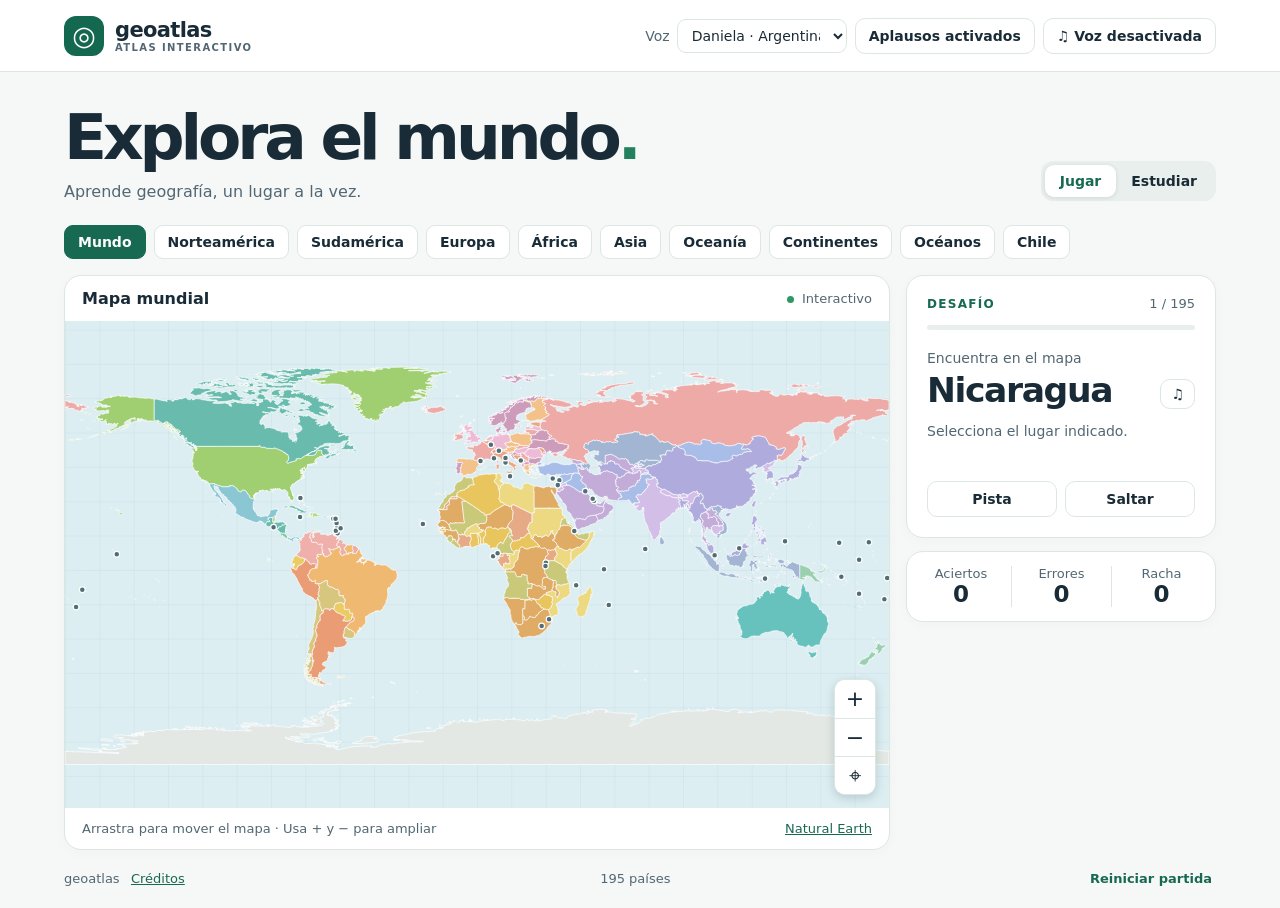
==== index.html @ 044a1d10 "Celebra los aciertos con palmas y un redoble" ====
<!doctype html>
<html lang="es">
<head>
<meta charset="utf-8">
<meta name="viewport" content="width=device-width, initial-scale=1">
<meta name="description" content="Aprende a ubicar los países, continentes y océanos del mundo en un mapa interactivo.">
<title>geoatlas · Explora el mundo</title>
<link rel="stylesheet" href="style.css?v=chile-voz">
<script defer src="map-data.js"></script>
<script defer src="south-america.js"></script>
<script defer src="chile-map.js"></script>
<script defer src="chile.js"></script>
<script defer src="voice-index.js"></script>
<script defer src="game.js?v=redoble"></script>
</head>
<body>
<header class="top"><div class="brand"><span class="logo" aria-hidden="true">◎</span><div><strong>geoatlas</strong><small>ATLAS INTERACTIVO</small></div></div><div class="audio-controls"><label class="voice-picker">Voz <select id="voice"><option value="">Daniela · Argentina</option></select></label><button id="effects" aria-pressed="true">Aplausos activados</button><button id="audio" aria-pressed="false">♫ <span>Voz desactivada</span></button></div></header>
<main>
  <div class="intro"><div><h1>Explora el mundo<span>.</span></h1><p>Aprende geografía, un lugar a la vez.</p></div><div class="tabs" aria-label="Modo de juego"><button id="quiz" aria-pressed="true">Jugar</button><button id="study" aria-pressed="false">Estudiar</button></div></div>
  <nav id="regions" aria-label="Ámbito de juego"></nav>
  <div id="south-menu" class="south-menu" hidden>
    <div class="south-tabs" role="group" aria-label="Contenido de Sudamérica"><button id="south-countries" aria-pressed="true">Países</button><button id="south-physical" aria-pressed="false">Geografía física</button></div>
    <button id="open-chile">Chile</button>
    <label id="physical-picker" hidden>Tema <select id="physical-category"></select></label>
  </div>
  <div id="chile-menu" class="chile-menu" hidden>
    <label>Practicar <select id="chile-category"></select></label>
    <label id="chile-filter-label" hidden>Región <select id="chile-filter"><option value="">Todas</option></select></label>
    <button id="rapa-nui">Ver Rapa Nui</button>
  </div>
  <div class="layout">
    <section class="map-card" aria-label="Mapa interactivo">
      <div class="map-header"><strong id="map-title">Mapa mundial</strong><span><i></i> Interactivo</span></div>
      <div class="stage">
        <svg id="map" aria-label="Mapa para seleccionar lugares" viewBox="0 0 360 153">
          <defs><pattern id="grid" width="15" height="15" patternUnits="userSpaceOnUse"><path d="M15 0H0V15" fill="none" stroke="#b9d4dc" stroke-width=".24"/></pattern></defs>
          <rect x="-500" y="-500" width="1400" height="1200" fill="#dceef2"/>
          <rect x="-500" y="-500" width="1400" height="1200" fill="url(#grid)"/>
          <g id="waters"></g><g id="lands"></g><g id="chile-shapes"></g><g id="markers"></g>
        </svg>
        <div class="zoom" aria-label="Controles del mapa"><button id="zoom-in" aria-label="Acercar">+</button><button id="zoom-out" aria-label="Alejar">−</button><button id="reset" aria-label="Centrar mapa">⌖</button></div>
      </div>
      <div class="map-footer"><span>Arrastra para mover el mapa · Usa + y − para ampliar</span><a href="https://www.naturalearthdata.com/" target="_blank" rel="noopener">Natural Earth</a><a id="chile-attribution" hidden href="https://www.geoboundaries.org/" target="_blank" rel="noopener">geoBoundaries · © OpenStreetMap</a></div>
    </section>
    <aside>
      <section class="question">
        <div class="question-top"><strong id="mode-label">DESAFÍO</strong><span id="step"></span></div>
        <div class="progress"><div id="bar"></div></div>
        <div class="prompt"><p id="instruction"></p><h2 id="target"></h2><button id="speak" aria-label="Escuchar nombre" title="Escuchar nombre">♫</button></div>
        <p id="feedback" role="status"></p>
        <div class="actions"><button id="hint">Pista</button><button id="skip">Saltar</button></div>
        <button id="restart" class="primary" hidden>Jugar de nuevo</button>
      </section>
      <section class="stats" aria-label="Resultados">
        <div><span>Aciertos</span><strong id="correct">0</strong></div><div><span>Errores</span><strong id="errors">0</strong></div><div><span>Racha</span><strong id="streak">0</strong></div>
      </section>
    </aside>
  </div>
  <footer><span>geoatlas <a class="data-credit" href="credits.html">Créditos</a></span><span id="scope"></span><button id="new-round">Reiniciar partida</button></footer>
</main>
</body>
</html>
---- style.css ----
:root{font-family:Inter,Segoe UI,system-ui,sans-serif;color:#182b37;background:#f6f8f7;--green:#176952;--muted:#526773;--line:#dce6e3}
*{box-sizing:border-box}body{margin:0}button,a{-webkit-tap-highlight-color:transparent}button{font:inherit;cursor:pointer;color:inherit}button:focus-visible,a:focus-visible{outline:3px solid #02877b;outline-offset:3px}button[hidden]{display:none!important}
.top{height:72px;padding:0 max(5vw,20px);display:flex;justify-content:space-between;align-items:center;background:#fff;border-bottom:1px solid var(--line)}.brand{display:flex;gap:11px;align-items:center}.logo{background:#156850;color:#fff;display:grid;place-items:center;width:40px;height:40px;border-radius:12px;font-size:27px}.brand strong{display:block;font-size:21px;letter-spacing:-.65px}.brand small{display:block;font-size:10px;letter-spacing:1.4px;font-weight:750;color:var(--muted)}.top button,.actions button,#speak{background:white;border:1px solid var(--line);border-radius:10px;padding:9px 13px;font-weight:650;font-size:14px}
main{max-width:1510px;margin:auto;padding:34px max(5vw,20px) 18px}.intro{display:flex;align-items:end;justify-content:space-between;gap:14px;margin-bottom:24px}h1{font-size:clamp(35px,5vw,63px);line-height:1.02;letter-spacing:-.065em;margin:0;font-weight:820}h1 span{color:#23815f}.intro p{margin:12px 0 0;color:var(--muted)}.tabs{padding:4px;background:#e9efec;border-radius:12px;display:flex}.tabs button{background:transparent;border:0;border-radius:9px;padding:8px 15px;font-weight:650;font-size:14px}.tabs [aria-pressed=true]{background:white;color:var(--green);box-shadow:0 1px 4px #193f2420}
nav{display:flex;flex-wrap:wrap;gap:8px;margin-bottom:16px}nav button{background:#fff;border:1px solid var(--line);border-radius:9px;padding:8px 13px;font-weight:650;font-size:14px}nav button[aria-pressed=true],.primary{background:var(--green);color:#fff;border-color:var(--green)}
.layout{display:grid;grid-template-columns:minmax(0,1fr) minmax(255px,310px);gap:16px;align-items:start}.map-card,.question,.stats{background:white;border:1px solid var(--line);border-radius:17px;overflow:hidden;box-shadow:0 3px 12px #14392b07}.map-header,.map-footer{display:flex;justify-content:space-between;align-items:center;gap:12px;padding:13px 17px}.map-header span,.map-footer,footer{color:var(--muted);font-size:13px}.map-header i{display:inline-block;width:7px;height:7px;background:#2d9864;border-radius:50%;margin-right:4px}.stage{position:relative;height:clamp(330px,38vw,535px);background:#dceef2;overflow:hidden}.stage svg{width:100%;height:100%;display:block;touch-action:none;cursor:grab;user-select:none}.stage svg.dragging{cursor:grabbing}.zoom{position:absolute;bottom:13px;right:13px;display:grid;background:white;border:1px solid var(--line);border-radius:11px;overflow:hidden;box-shadow:0 3px 10px #213c4130}.zoom button{width:40px;height:38px;border:0;background:white;font-size:22px}.zoom button+button{border-top:1px solid var(--line)}.zoom button:hover,.actions button:hover,#speak:hover{background:#eaf5ef}.map-footer a{color:var(--green)}
.land{stroke:#fff;stroke-width:.7;vector-effect:non-scaling-stroke;fill-rule:evenodd}.interactive{cursor:pointer}.interactive:hover,.interactive:focus-visible{fill:#52a98b;outline:none;stroke:#124c4e;stroke-width:1.5}.water{fill:#d1e7ed;stroke:#9abecb;stroke-width:1;vector-effect:non-scaling-stroke}.water:nth-child(even){fill:#c6e0e9}.dot{fill:#526e74;stroke:white;stroke-width:1.2;vector-effect:non-scaling-stroke}.correct{fill:#2b9c68!important}.wrong{fill:#dd7b70!important}.revealed{fill:#efbd66!important}
aside{display:grid;gap:13px}.question{padding:20px}.question-top{display:flex;justify-content:space-between;align-items:center;font-size:13px;color:var(--muted);gap:8px}.question-top strong{font-size:12px;letter-spacing:1.3px;color:var(--green)}.progress{height:5px;background:#e8efec;border-radius:5px;margin:14px 0 20px;overflow:hidden}.progress div{height:100%;background:#3b9d78;transition:width .22s}.prompt{position:relative;padding-right:44px}.prompt p{margin:0 0 6px;color:var(--muted);font-size:14px}h2{margin:0;font-size:clamp(23px,2.7vw,36px);line-height:1.07;letter-spacing:-.04em;overflow-wrap:anywhere}#speak{position:absolute;right:0;bottom:0;padding:6px 10px}#feedback{min-height:44px;margin:14px 0;color:var(--muted);font-size:14px}.actions{display:flex;gap:8px}.actions button,.primary{flex:1}.primary{border:0;border-radius:9px;padding:10px 14px;width:100%;font-weight:700}.stats{display:grid;grid-template-columns:repeat(3,1fr);padding:14px 4px;text-align:center}.stats div+div{border-left:1px solid var(--line)}.stats span{display:block;font-size:13px;color:var(--muted)}.stats strong{display:block;font-size:23px}footer{display:flex;align-items:center;justify-content:space-between;gap:10px;margin-top:17px}footer button{background:transparent;border:0;color:var(--green);padding:4px;font-size:inherit;font-weight:650}
@media(max-width:800px){main{padding-top:24px}.layout{grid-template-columns:1fr;gap:12px}.layout aside{grid-row:1;grid-template-columns:minmax(0,1fr) auto}.question{padding:12px}.progress{margin:8px 0 10px}#feedback{min-height:0;margin:8px 0}.stats{align-content:center;grid-template-columns:1fr;gap:7px;padding:9px 12px}.stats div+div{border:0}.stats strong{font-size:16px}.stage{height:clamp(270px,55vw,430px)}}
@media(max-width:420px){.intro{align-items:start;flex-direction:column}.map-footer{font-size:11px}.top{height:59px}nav button{padding:6px 9px}}
.interactive:hover .land,.interactive:focus-visible .land{fill:#52a98b}.correct .land{fill:#2b9c68}.wrong .land{fill:#dd7b70}.revealed .land{fill:#efbd66}
.south-menu{display:flex;align-items:center;flex-wrap:wrap;gap:12px;margin:0 0 15px}.south-menu[hidden],#physical-picker[hidden]{display:none}.south-tabs{display:flex;background:#e9efec;border-radius:11px;padding:4px}.south-tabs button{background:transparent;border:0;border-radius:8px;padding:7px 12px;font-size:14px;font-weight:650}.south-tabs button[aria-pressed=true]{background:white;color:var(--green);box-shadow:0 1px 4px #193f2420}#physical-picker{display:flex;align-items:center;gap:8px;font-size:14px;color:var(--muted)}#physical-category{font:inherit;color:#182b37;padding:7px 10px;border:1px solid var(--line);border-radius:8px;background:white}.physical-dot{fill:#174a62;stroke:#fff;stroke-width:2;vector-effect:non-scaling-stroke}.physical-dot:hover,.physical-dot:focus-visible{fill:#478c9b;stroke-width:3}
.audio-controls,.chile-menu{display:flex;align-items:center;flex-wrap:wrap;gap:8px}
.voice-picker,.chile-menu label{display:flex;align-items:center;gap:7px;font-size:14px;color:var(--muted)}
.voice-picker select,.chile-menu select,.chile-menu button,#open-chile{font:inherit;color:#182b37;background:white;border:1px solid var(--line);border-radius:9px;padding:7px 10px}
.voice-picker select{max-width:170px}.chile-menu{margin-bottom:15px;gap:12px}.chile-menu select{max-width:min(270px,65vw)}
.chile-menu[hidden],.chile-menu [hidden],.voice-picker[hidden],#chile-attribution[hidden]{display:none}
#chile-attribution{margin-left:auto}.chile-shape{stroke:#fff;stroke-width:.75}
#map.chile-map .land:not(.chile-shape){opacity:.5}
#map .water{fill:var(--water-fill,#c7e4ef)}
@media(max-width:800px){.top{height:auto;min-height:72px;padding-top:8px;padding-bottom:8px;gap:9px;flex-wrap:wrap}.top .audio-controls{gap:5px}.top button{padding:6px 8px;font-size:13px}.voice-picker select{max-width:130px}}
.data-credit{color:var(--green);margin-left:.45rem}
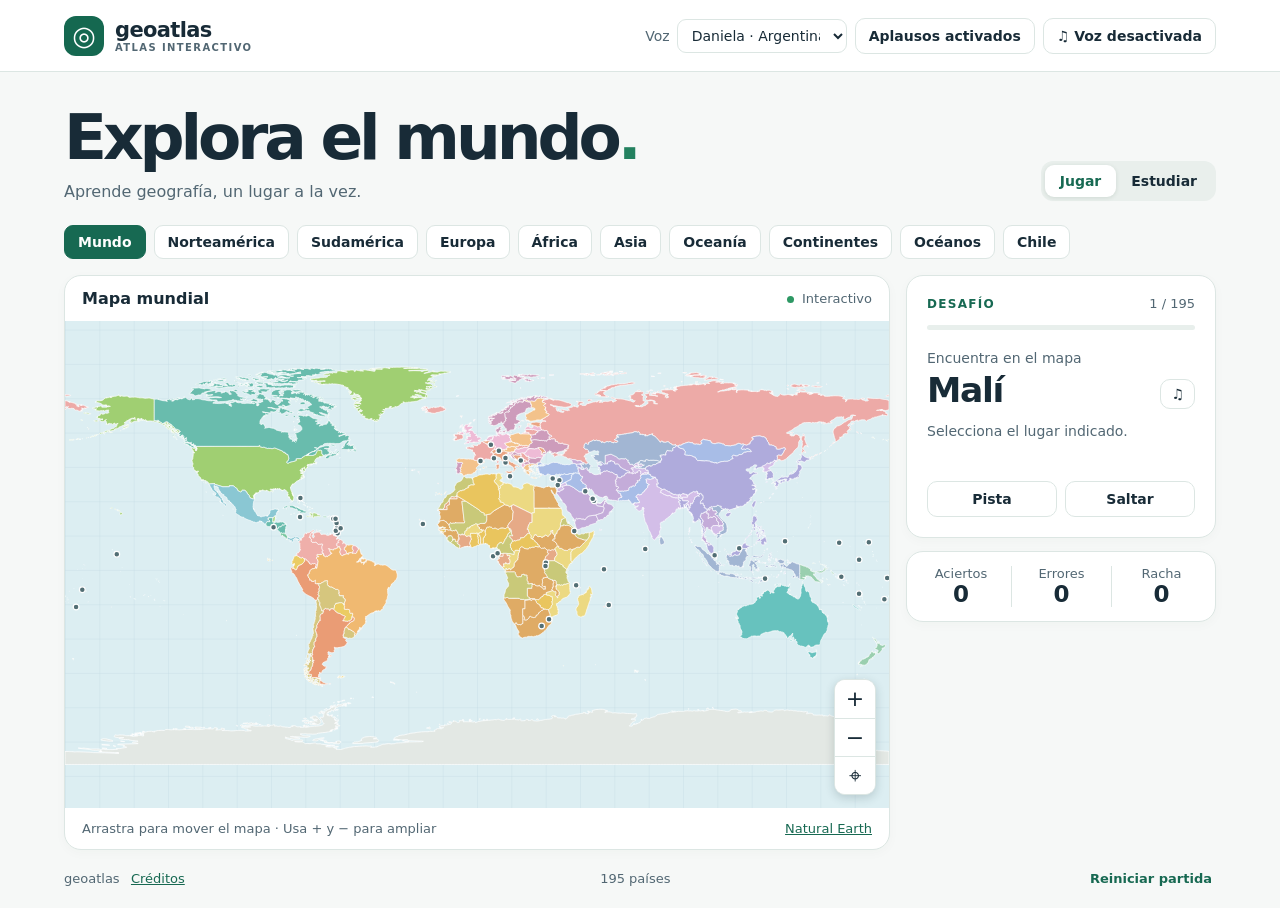
==== commit 5fc19fb9: "Suaviza el sonido de los aciertos" ====
--- a/index.html
+++ b/index.html
@@ -11,7 +11,7 @@
 <script defer src="chile-map.js"></script>
 <script defer src="chile.js"></script>
 <script defer src="voice-index.js"></script>
-<script defer src="game.js?v=redoble"></script>
+<script defer src="game.js?v=notas"></script>
 </head>
 <body>
 <header class="top"><div class="brand"><span class="logo" aria-hidden="true">◎</span><div><strong>geoatlas</strong><small>ATLAS INTERACTIVO</small></div></div><div class="audio-controls"><label class="voice-picker">Voz <select id="voice"><option value="">Daniela · Argentina</option></select></label><button id="effects" aria-pressed="true">Aplausos activados</button><button id="audio" aria-pressed="false">♫ <span>Voz desactivada</span></button></div></header>
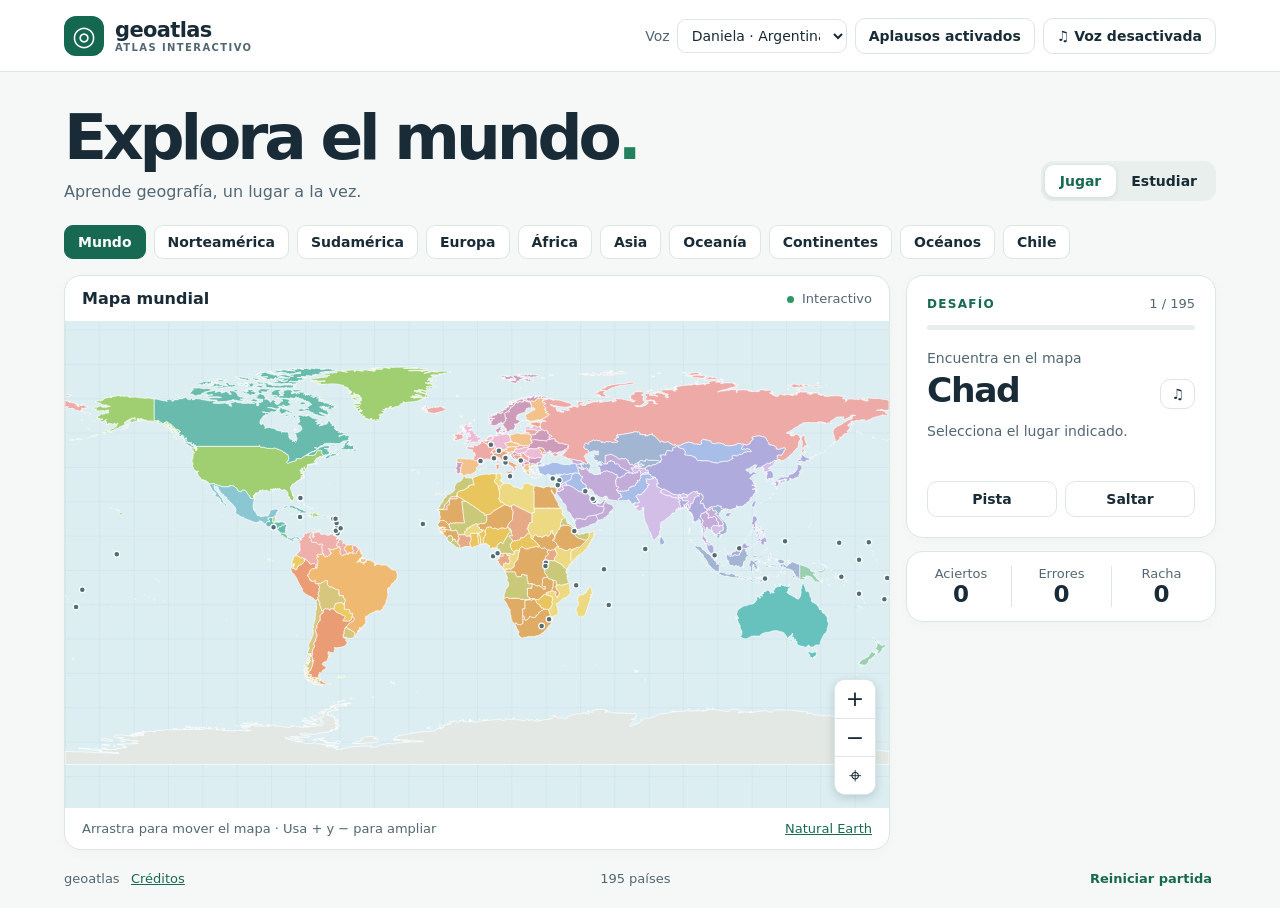
==== commit 8f0aaf4c: "Agrega volcanes, cerros, cuencas y embalses de Chile" ====
--- a/index.html
+++ b/index.html
@@ -5,13 +5,14 @@
 <meta name="viewport" content="width=device-width, initial-scale=1">
 <meta name="description" content="Aprende a ubicar los países, continentes y océanos del mundo en un mapa interactivo.">
 <title>geoatlas · Explora el mundo</title>
-<link rel="stylesheet" href="style.css?v=chile-voz">
+<link rel="stylesheet" href="style.css?v=chile-fisico">
 <script defer src="map-data.js"></script>
 <script defer src="south-america.js"></script>
 <script defer src="chile-map.js"></script>
 <script defer src="chile.js"></script>
-<script defer src="voice-index.js"></script>
-<script defer src="game.js?v=notas"></script>
+<script defer src="chile-physical.js"></script>
+<script defer src="voice-index.js?v=chile-fisico"></script>
+<script defer src="game.js?v=chile-fisico"></script>
 </head>
 <body>
 <header class="top"><div class="brand"><span class="logo" aria-hidden="true">◎</span><div><strong>geoatlas</strong><small>ATLAS INTERACTIVO</small></div></div><div class="audio-controls"><label class="voice-picker">Voz <select id="voice"><option value="">Daniela · Argentina</option></select></label><button id="effects" aria-pressed="true">Aplausos activados</button><button id="audio" aria-pressed="false">♫ <span>Voz desactivada</span></button></div></header>
@@ -28,6 +29,7 @@
     <label id="chile-filter-label" hidden>Región <select id="chile-filter"><option value="">Todas</option></select></label>
     <button id="rapa-nui">Ver Rapa Nui</button>
   </div>
+  <p id="chile-reference-note" hidden>Ubicaciones de referencia. Los puntos de las cuencas indican un sector del sistema.</p>
   <div class="layout">
     <section class="map-card" aria-label="Mapa interactivo">
       <div class="map-header"><strong id="map-title">Mapa mundial</strong><span><i></i> Interactivo</span></div>
--- a/style.css
+++ b/style.css
@@ -20,3 +20,7 @@
 #map .water{fill:var(--water-fill,#c7e4ef)}
 @media(max-width:800px){.top{height:auto;min-height:72px;padding-top:8px;padding-bottom:8px;gap:9px;flex-wrap:wrap}.top .audio-controls{gap:5px}.top button{padding:6px 8px;font-size:13px}.voice-picker select{max-width:130px}}
 .data-credit{color:var(--green);margin-left:.45rem}
+#chile-reference-note{color:var(--muted);font-size:.88rem;margin:-4px 0 12px}
+.physical-dot.correct{fill:#2b9c68!important}
+.physical-dot.wrong{fill:#dd7b70!important}
+.physical-dot.revealed{fill:#efbd66!important}
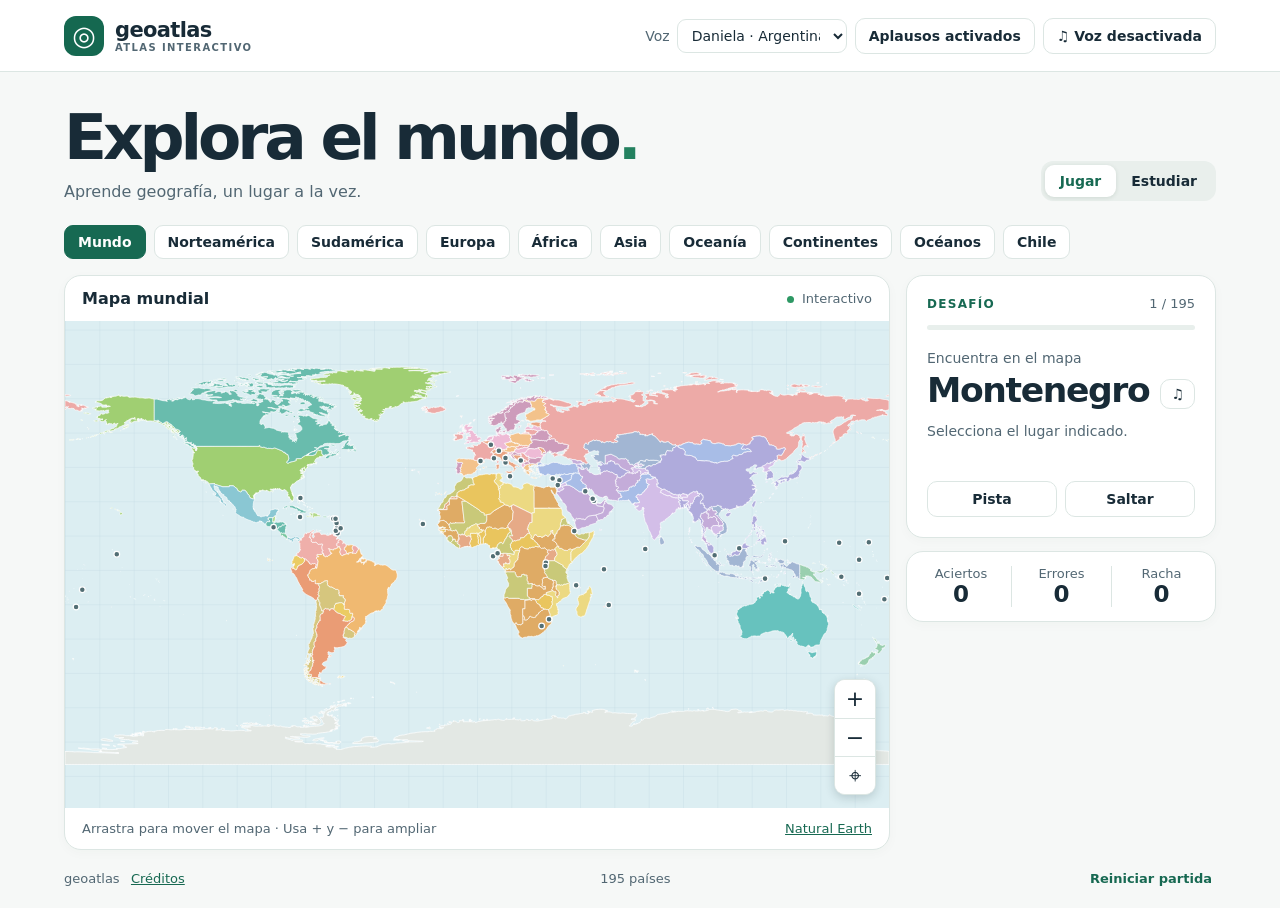
==== commit b4a64f6d: "Dibuja los ríos en Cuencas hidrográficas" ====
--- a/index.html
+++ b/index.html
@@ -5,14 +5,15 @@
 <meta name="viewport" content="width=device-width, initial-scale=1">
 <meta name="description" content="Aprende a ubicar los países, continentes y océanos del mundo en un mapa interactivo.">
 <title>geoatlas · Explora el mundo</title>
-<link rel="stylesheet" href="style.css?v=chile-fisico">
+<link rel="stylesheet" href="style.css?v=rios">
 <script defer src="map-data.js"></script>
 <script defer src="south-america.js"></script>
 <script defer src="chile-map.js"></script>
 <script defer src="chile.js"></script>
 <script defer src="chile-physical.js"></script>
+<script defer src="chile-rivers.js"></script>
 <script defer src="voice-index.js?v=chile-fisico"></script>
-<script defer src="game.js?v=chile-fisico"></script>
+<script defer src="game.js?v=rios"></script>
 </head>
 <body>
 <header class="top"><div class="brand"><span class="logo" aria-hidden="true">◎</span><div><strong>geoatlas</strong><small>ATLAS INTERACTIVO</small></div></div><div class="audio-controls"><label class="voice-picker">Voz <select id="voice"><option value="">Daniela · Argentina</option></select></label><button id="effects" aria-pressed="true">Aplausos activados</button><button id="audio" aria-pressed="false">♫ <span>Voz desactivada</span></button></div></header>
@@ -29,7 +30,7 @@
     <label id="chile-filter-label" hidden>Región <select id="chile-filter"><option value="">Todas</option></select></label>
     <button id="rapa-nui">Ver Rapa Nui</button>
   </div>
-  <p id="chile-reference-note" hidden>Ubicaciones de referencia. Los puntos de las cuencas indican un sector del sistema.</p>
+  <p id="chile-reference-note" hidden></p>
   <div class="layout">
     <section class="map-card" aria-label="Mapa interactivo">
       <div class="map-header"><strong id="map-title">Mapa mundial</strong><span><i></i> Interactivo</span></div>
@@ -38,7 +39,7 @@
           <defs><pattern id="grid" width="15" height="15" patternUnits="userSpaceOnUse"><path d="M15 0H0V15" fill="none" stroke="#b9d4dc" stroke-width=".24"/></pattern></defs>
           <rect x="-500" y="-500" width="1400" height="1200" fill="#dceef2"/>
           <rect x="-500" y="-500" width="1400" height="1200" fill="url(#grid)"/>
-          <g id="waters"></g><g id="lands"></g><g id="chile-shapes"></g><g id="markers"></g>
+          <g id="waters"></g><g id="lands"></g><g id="chile-shapes"></g><g id="chile-rivers"></g><g id="markers"></g>
         </svg>
         <div class="zoom" aria-label="Controles del mapa"><button id="zoom-in" aria-label="Acercar">+</button><button id="zoom-out" aria-label="Alejar">−</button><button id="reset" aria-label="Centrar mapa">⌖</button></div>
       </div>
--- a/style.css
+++ b/style.css
@@ -24,3 +24,10 @@
 .physical-dot.correct{fill:#2b9c68!important}
 .physical-dot.wrong{fill:#dd7b70!important}
 .physical-dot.revealed{fill:#efbd66!important}
+.river-channel .river-line,.river-channel .river-hit{fill:none;stroke-linecap:round;stroke-linejoin:round;vector-effect:non-scaling-stroke}
+.river-channel .river-line{stroke:#146994;stroke-width:2.5;pointer-events:none}
+.river-channel .river-hit{stroke:transparent;stroke-width:13;pointer-events:stroke}
+.river-channel:hover .river-line,.river-channel:focus-visible .river-line{stroke:#064764;stroke-width:4}
+.river-channel.correct .river-line{stroke:#0d7556;stroke-width:4}
+.river-channel.wrong .river-line{stroke:#bd463b;stroke-width:4}
+.river-channel.revealed .river-line{stroke:#a36200;stroke-width:4.5}
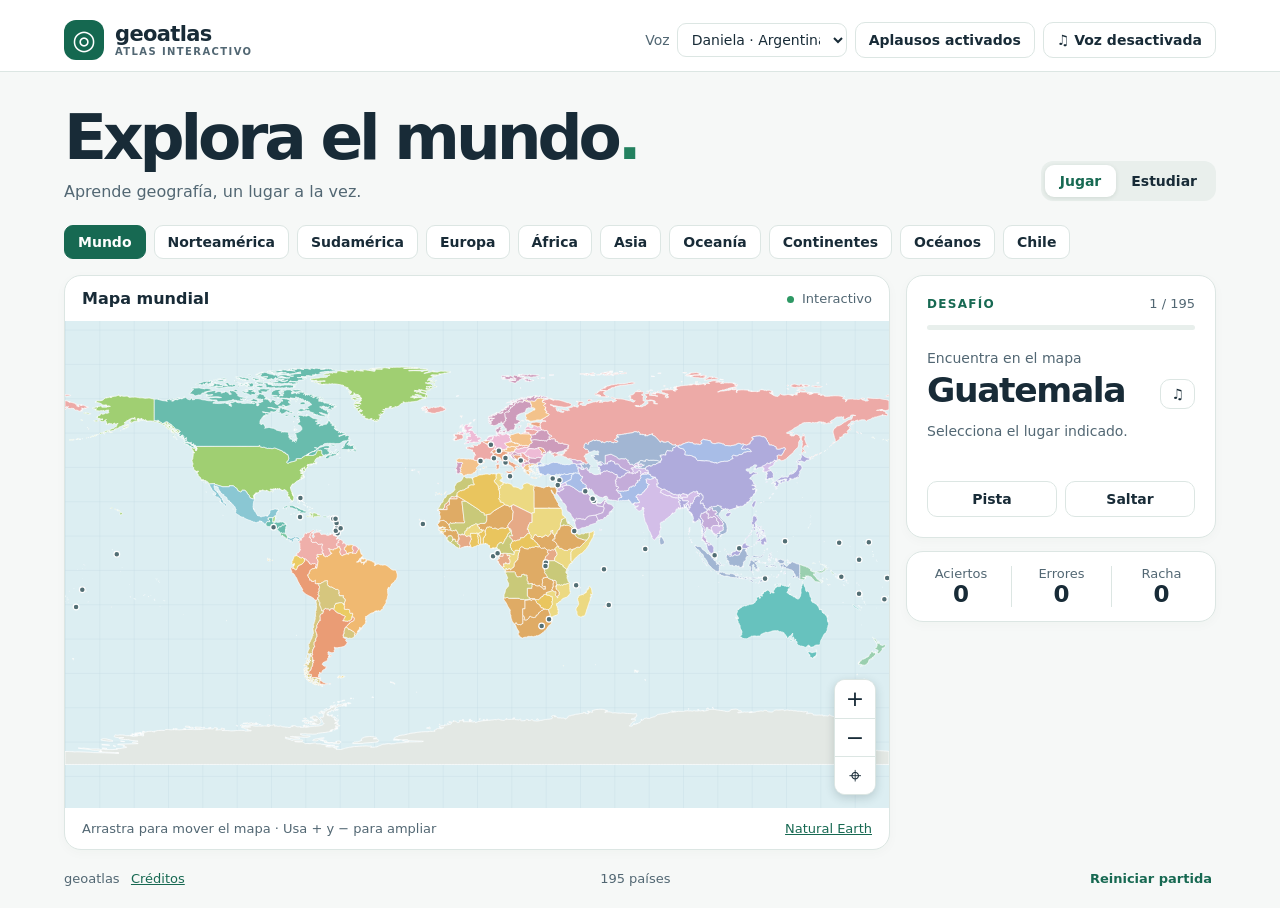
==== commit 17de3c04: "Publica geoatlas para iPhone y corrige el trazado de los ríos" ====
--- a/index.html
+++ b/index.html
@@ -2,18 +2,24 @@
 <html lang="es">
 <head>
 <meta charset="utf-8">
-<meta name="viewport" content="width=device-width, initial-scale=1">
+<meta name="viewport" content="width=device-width, initial-scale=1, viewport-fit=cover">
 <meta name="description" content="Aprende a ubicar los países, continentes y océanos del mundo en un mapa interactivo.">
+<meta name="theme-color" content="#176952">
+<meta name="apple-mobile-web-app-capable" content="yes">
+<meta name="apple-mobile-web-app-status-bar-style" content="default">
+<meta name="apple-mobile-web-app-title" content="geoatlas">
+<link rel="manifest" href="manifest.webmanifest">
+<link rel="apple-touch-icon" sizes="180x180" href="geoatlas-180.png">
 <title>geoatlas · Explora el mundo</title>
-<link rel="stylesheet" href="style.css?v=rios">
+<link rel="stylesheet" href="style.css?v=rios-movil">
 <script defer src="map-data.js"></script>
 <script defer src="south-america.js"></script>
 <script defer src="chile-map.js"></script>
 <script defer src="chile.js"></script>
 <script defer src="chile-physical.js"></script>
-<script defer src="chile-rivers.js"></script>
+<script defer src="chile-rivers.js?v=rios-movil"></script>
 <script defer src="voice-index.js?v=chile-fisico"></script>
-<script defer src="game.js?v=rios"></script>
+<script defer src="game.js?v=rios-movil"></script>
 </head>
 <body>
 <header class="top"><div class="brand"><span class="logo" aria-hidden="true">◎</span><div><strong>geoatlas</strong><small>ATLAS INTERACTIVO</small></div></div><div class="audio-controls"><label class="voice-picker">Voz <select id="voice"><option value="">Daniela · Argentina</option></select></label><button id="effects" aria-pressed="true">Aplausos activados</button><button id="audio" aria-pressed="false">♫ <span>Voz desactivada</span></button></div></header>
--- a/style.css
+++ b/style.css
@@ -24,10 +24,18 @@
 .physical-dot.correct{fill:#2b9c68!important}
 .physical-dot.wrong{fill:#dd7b70!important}
 .physical-dot.revealed{fill:#efbd66!important}
-.river-channel .river-line,.river-channel .river-hit{fill:none;stroke-linecap:round;stroke-linejoin:round;vector-effect:non-scaling-stroke}
-.river-channel .river-line{stroke:#146994;stroke-width:2.5;pointer-events:none}
-.river-channel .river-hit{stroke:transparent;stroke-width:13;pointer-events:stroke}
-.river-channel:hover .river-line,.river-channel:focus-visible .river-line{stroke:#064764;stroke-width:4}
-.river-channel.correct .river-line{stroke:#0d7556;stroke-width:4}
-.river-channel.wrong .river-line{stroke:#bd463b;stroke-width:4}
-.river-channel.revealed .river-line{stroke:#a36200;stroke-width:4.5}
+.river-channel .river-line,.river-channel .river-hit{fill:none;stroke-linecap:round;stroke-linejoin:round}
+.river-channel .river-line{stroke:#146994;stroke-width:calc(2.5px * var(--river-unit,1));pointer-events:none}
+.river-channel .river-hit{stroke:transparent;stroke-width:calc(13px * var(--river-unit,1));pointer-events:stroke}
+.river-channel:hover .river-line,.river-channel:focus-visible .river-line{stroke:#064764;stroke-width:calc(4px * var(--river-unit,1))}
+.river-channel.correct .river-line{stroke:#0d7556;stroke-width:calc(4px * var(--river-unit,1))}
+.river-channel.wrong .river-line{stroke:#bd463b;stroke-width:calc(4px * var(--river-unit,1))}
+.river-channel.revealed .river-line{stroke:#a36200;stroke-width:calc(4.5px * var(--river-unit,1))}
+@supports (padding: env(safe-area-inset-top)){
+  .top{padding-top:max(8px,env(safe-area-inset-top));padding-left:max(5vw,20px,env(safe-area-inset-left));padding-right:max(5vw,20px,env(safe-area-inset-right))}
+  main{padding-left:max(5vw,20px,env(safe-area-inset-left));padding-right:max(5vw,20px,env(safe-area-inset-right));padding-bottom:max(18px,env(safe-area-inset-bottom))}
+}
+@media(pointer:coarse){
+  .zoom button{min-width:44px;min-height:44px}
+  .top select,.chile-menu select,#physical-category{font-size:16px}
+}
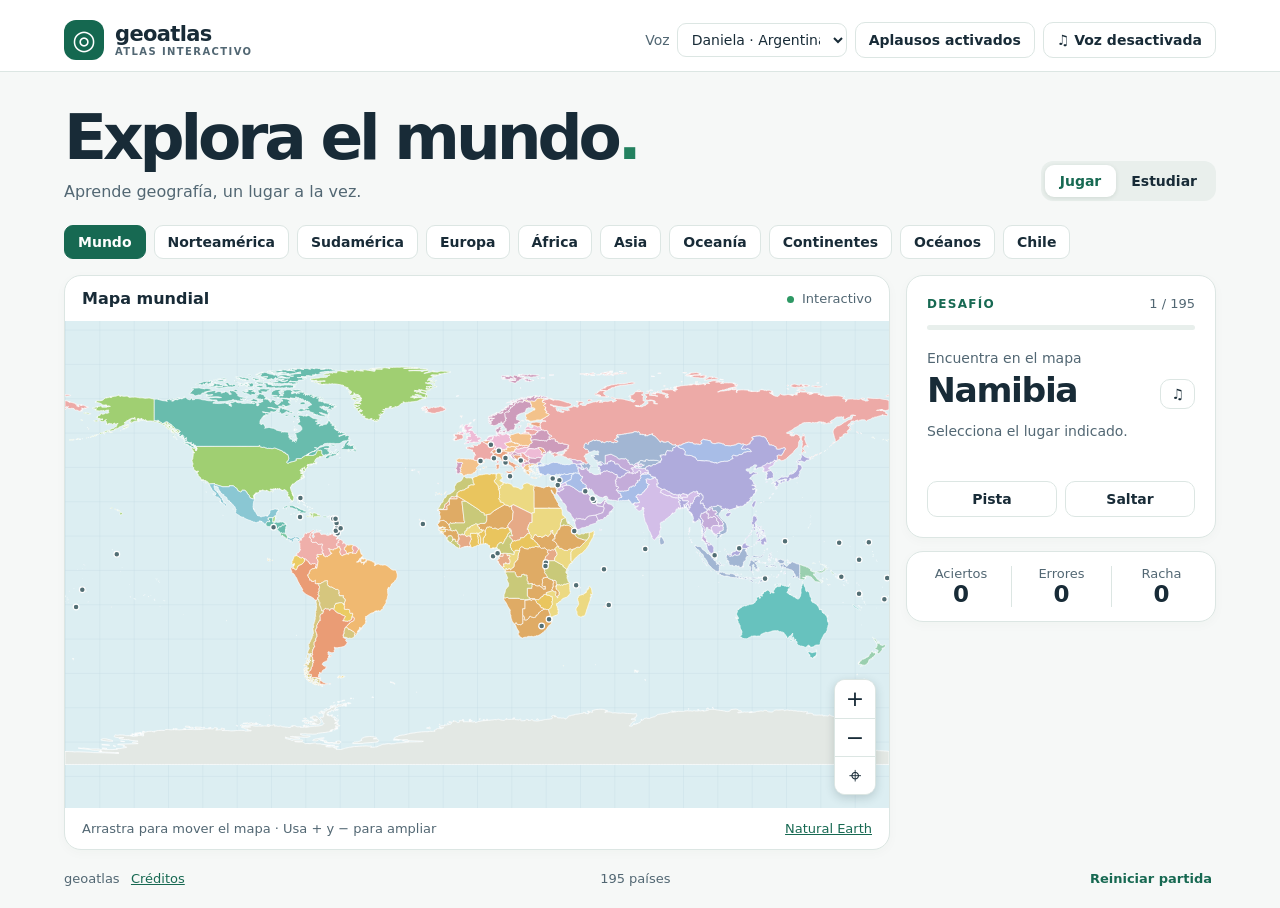
==== commit d04f1f37: "Elimina el resaltado del mouse sobre los ríos" ====
--- a/index.html
+++ b/index.html
@@ -11,7 +11,7 @@
 <link rel="manifest" href="manifest.webmanifest">
 <link rel="apple-touch-icon" sizes="180x180" href="geoatlas-180.png">
 <title>geoatlas · Explora el mundo</title>
-<link rel="stylesheet" href="style.css?v=rios-movil">
+<link rel="stylesheet" href="style.css?v=rios-cursor">
 <script defer src="map-data.js"></script>
 <script defer src="south-america.js"></script>
 <script defer src="chile-map.js"></script>
--- a/style.css
+++ b/style.css
@@ -4,7 +4,7 @@
 main{max-width:1510px;margin:auto;padding:34px max(5vw,20px) 18px}.intro{display:flex;align-items:end;justify-content:space-between;gap:14px;margin-bottom:24px}h1{font-size:clamp(35px,5vw,63px);line-height:1.02;letter-spacing:-.065em;margin:0;font-weight:820}h1 span{color:#23815f}.intro p{margin:12px 0 0;color:var(--muted)}.tabs{padding:4px;background:#e9efec;border-radius:12px;display:flex}.tabs button{background:transparent;border:0;border-radius:9px;padding:8px 15px;font-weight:650;font-size:14px}.tabs [aria-pressed=true]{background:white;color:var(--green);box-shadow:0 1px 4px #193f2420}
 nav{display:flex;flex-wrap:wrap;gap:8px;margin-bottom:16px}nav button{background:#fff;border:1px solid var(--line);border-radius:9px;padding:8px 13px;font-weight:650;font-size:14px}nav button[aria-pressed=true],.primary{background:var(--green);color:#fff;border-color:var(--green)}
 .layout{display:grid;grid-template-columns:minmax(0,1fr) minmax(255px,310px);gap:16px;align-items:start}.map-card,.question,.stats{background:white;border:1px solid var(--line);border-radius:17px;overflow:hidden;box-shadow:0 3px 12px #14392b07}.map-header,.map-footer{display:flex;justify-content:space-between;align-items:center;gap:12px;padding:13px 17px}.map-header span,.map-footer,footer{color:var(--muted);font-size:13px}.map-header i{display:inline-block;width:7px;height:7px;background:#2d9864;border-radius:50%;margin-right:4px}.stage{position:relative;height:clamp(330px,38vw,535px);background:#dceef2;overflow:hidden}.stage svg{width:100%;height:100%;display:block;touch-action:none;cursor:grab;user-select:none}.stage svg.dragging{cursor:grabbing}.zoom{position:absolute;bottom:13px;right:13px;display:grid;background:white;border:1px solid var(--line);border-radius:11px;overflow:hidden;box-shadow:0 3px 10px #213c4130}.zoom button{width:40px;height:38px;border:0;background:white;font-size:22px}.zoom button+button{border-top:1px solid var(--line)}.zoom button:hover,.actions button:hover,#speak:hover{background:#eaf5ef}.map-footer a{color:var(--green)}
-.land{stroke:#fff;stroke-width:.7;vector-effect:non-scaling-stroke;fill-rule:evenodd}.interactive{cursor:pointer}.interactive:hover,.interactive:focus-visible{fill:#52a98b;outline:none;stroke:#124c4e;stroke-width:1.5}.water{fill:#d1e7ed;stroke:#9abecb;stroke-width:1;vector-effect:non-scaling-stroke}.water:nth-child(even){fill:#c6e0e9}.dot{fill:#526e74;stroke:white;stroke-width:1.2;vector-effect:non-scaling-stroke}.correct{fill:#2b9c68!important}.wrong{fill:#dd7b70!important}.revealed{fill:#efbd66!important}
+.land{stroke:#fff;stroke-width:.7;vector-effect:non-scaling-stroke;fill-rule:evenodd}.interactive{cursor:pointer}.interactive:not(.river-channel):hover,.interactive:not(.river-channel):focus-visible{fill:#52a98b;outline:none;stroke:#124c4e;stroke-width:1.5}.water{fill:#d1e7ed;stroke:#9abecb;stroke-width:1;vector-effect:non-scaling-stroke}.water:nth-child(even){fill:#c6e0e9}.dot{fill:#526e74;stroke:white;stroke-width:1.2;vector-effect:non-scaling-stroke}.correct{fill:#2b9c68!important}.wrong{fill:#dd7b70!important}.revealed{fill:#efbd66!important}
 aside{display:grid;gap:13px}.question{padding:20px}.question-top{display:flex;justify-content:space-between;align-items:center;font-size:13px;color:var(--muted);gap:8px}.question-top strong{font-size:12px;letter-spacing:1.3px;color:var(--green)}.progress{height:5px;background:#e8efec;border-radius:5px;margin:14px 0 20px;overflow:hidden}.progress div{height:100%;background:#3b9d78;transition:width .22s}.prompt{position:relative;padding-right:44px}.prompt p{margin:0 0 6px;color:var(--muted);font-size:14px}h2{margin:0;font-size:clamp(23px,2.7vw,36px);line-height:1.07;letter-spacing:-.04em;overflow-wrap:anywhere}#speak{position:absolute;right:0;bottom:0;padding:6px 10px}#feedback{min-height:44px;margin:14px 0;color:var(--muted);font-size:14px}.actions{display:flex;gap:8px}.actions button,.primary{flex:1}.primary{border:0;border-radius:9px;padding:10px 14px;width:100%;font-weight:700}.stats{display:grid;grid-template-columns:repeat(3,1fr);padding:14px 4px;text-align:center}.stats div+div{border-left:1px solid var(--line)}.stats span{display:block;font-size:13px;color:var(--muted)}.stats strong{display:block;font-size:23px}footer{display:flex;align-items:center;justify-content:space-between;gap:10px;margin-top:17px}footer button{background:transparent;border:0;color:var(--green);padding:4px;font-size:inherit;font-weight:650}
 @media(max-width:800px){main{padding-top:24px}.layout{grid-template-columns:1fr;gap:12px}.layout aside{grid-row:1;grid-template-columns:minmax(0,1fr) auto}.question{padding:12px}.progress{margin:8px 0 10px}#feedback{min-height:0;margin:8px 0}.stats{align-content:center;grid-template-columns:1fr;gap:7px;padding:9px 12px}.stats div+div{border:0}.stats strong{font-size:16px}.stage{height:clamp(270px,55vw,430px)}}
 @media(max-width:420px){.intro{align-items:start;flex-direction:column}.map-footer{font-size:11px}.top{height:59px}nav button{padding:6px 9px}}
@@ -27,7 +27,9 @@
 .river-channel .river-line,.river-channel .river-hit{fill:none;stroke-linecap:round;stroke-linejoin:round}
 .river-channel .river-line{stroke:#146994;stroke-width:calc(2.5px * var(--river-unit,1));pointer-events:none}
 .river-channel .river-hit{stroke:transparent;stroke-width:calc(13px * var(--river-unit,1));pointer-events:stroke}
-.river-channel:hover .river-line,.river-channel:focus-visible .river-line{stroke:#064764;stroke-width:calc(4px * var(--river-unit,1))}
+.river-channel{cursor:pointer;fill:none;stroke:none}
+.river-channel:focus-visible{outline:none}
+.river-channel:focus-visible .river-line{stroke:#064764;stroke-width:calc(3px * var(--river-unit,1))}
 .river-channel.correct .river-line{stroke:#0d7556;stroke-width:calc(4px * var(--river-unit,1))}
 .river-channel.wrong .river-line{stroke:#bd463b;stroke-width:calc(4px * var(--river-unit,1))}
 .river-channel.revealed .river-line{stroke:#a36200;stroke-width:calc(4.5px * var(--river-unit,1))}
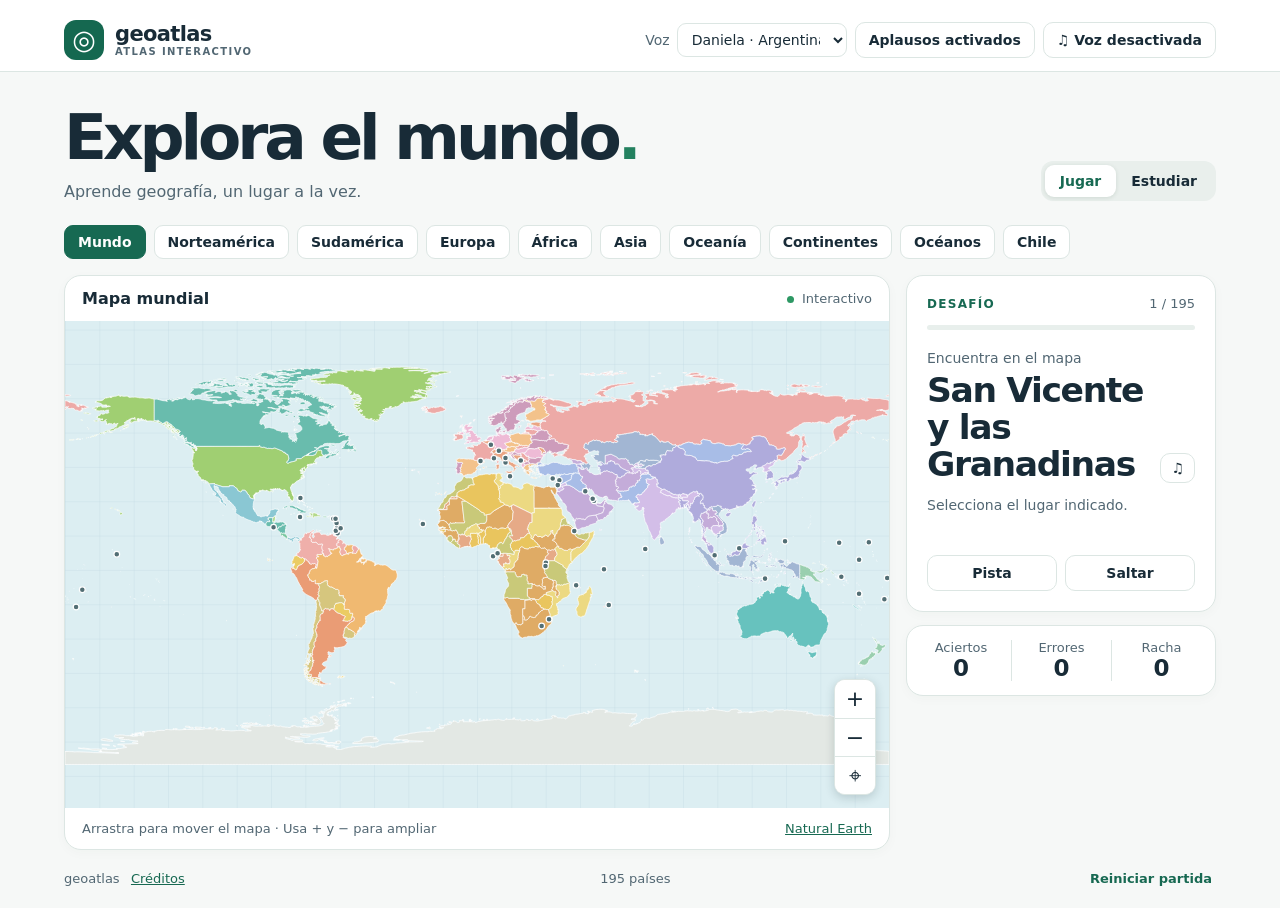
==== commit ea271f4a: "Agrega el apartado de pueblos originarios de Chile" ====
--- a/index.html
+++ b/index.html
@@ -19,8 +19,8 @@
 <script defer src="chile-physical.js"></script>
 <script defer src="chile-rivers.js?v=rios-movil"></script>
 <script defer src="voice-index.js?v=chile-fisico"></script>
-<script defer src="game.js?v=rios-movil"></script>
-</head>
+<script defer src="game.js?v=pueblos-1535"></script>
+<style>.pueblos-link{display:inline-flex;padding:8px 12px;border-radius:9px;background:#e5f3ed;color:#176952;font-weight:650}</style></head>
 <body>
 <header class="top"><div class="brand"><span class="logo" aria-hidden="true">◎</span><div><strong>geoatlas</strong><small>ATLAS INTERACTIVO</small></div></div><div class="audio-controls"><label class="voice-picker">Voz <select id="voice"><option value="">Daniela · Argentina</option></select></label><button id="effects" aria-pressed="true">Aplausos activados</button><button id="audio" aria-pressed="false">♫ <span>Voz desactivada</span></button></div></header>
 <main>
@@ -34,7 +34,8 @@
   <div id="chile-menu" class="chile-menu" hidden>
     <label>Practicar <select id="chile-category"></select></label>
     <label id="chile-filter-label" hidden>Región <select id="chile-filter"><option value="">Todas</option></select></label>
-    <button id="rapa-nui">Ver Rapa Nui</button>
+    <button id="rapa-nui">Ver Rapa Nui</button>
+    <a class="pueblos-link" href="pueblos-originarios.html">Pueblos originarios</a>
   </div>
   <p id="chile-reference-note" hidden></p>
   <div class="layout">
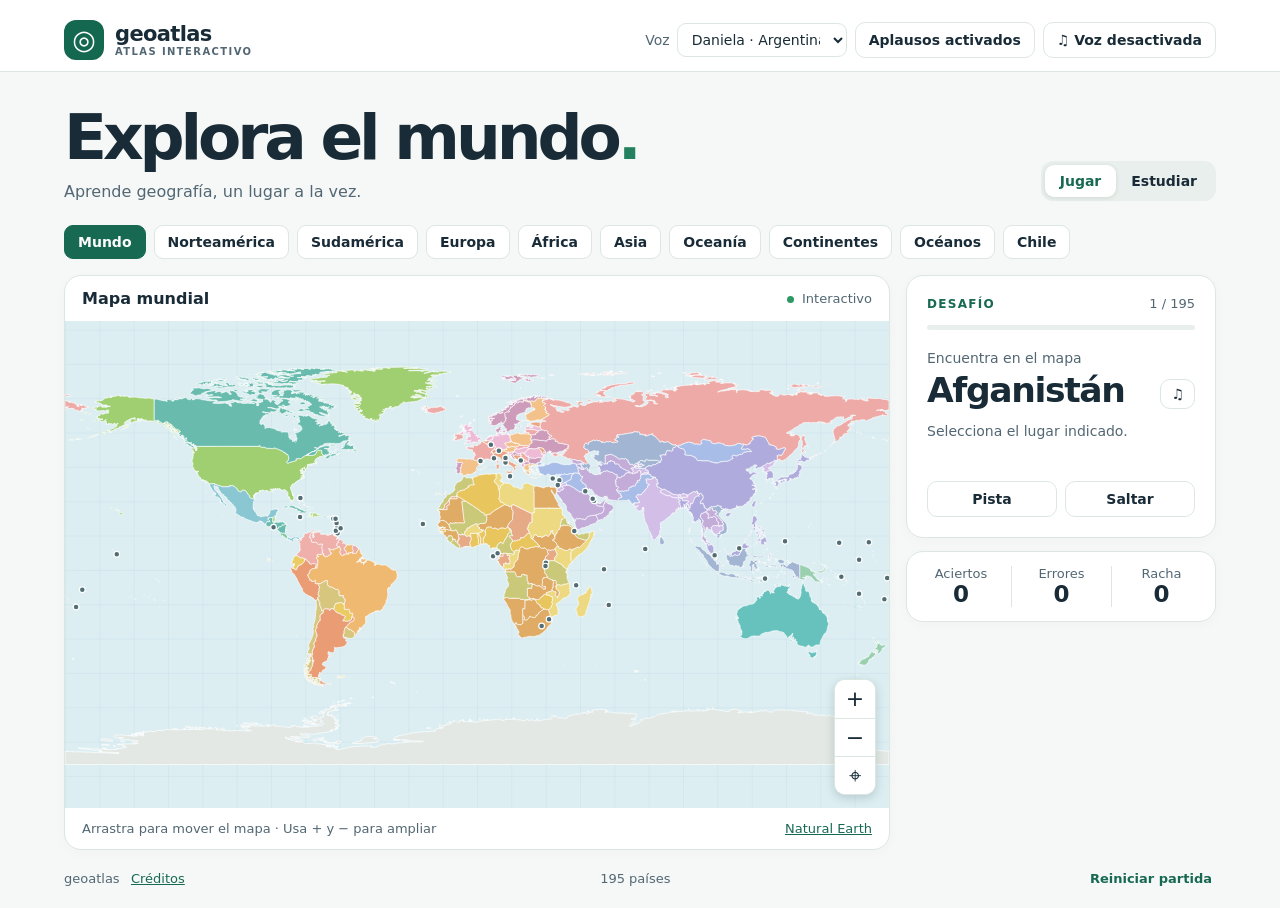
==== commit 04141ded: "Agrega el juego de pueblos originarios de Chile" ====
--- a/index.html
+++ b/index.html
@@ -16,10 +16,10 @@
 <script defer src="south-america.js"></script>
 <script defer src="chile-map.js"></script>
 <script defer src="chile.js"></script>
-<script defer src="chile-physical.js"></script>
+<script defer src="chile-physical.js"></script><script defer src="chile-pueblos.js"></script>
 <script defer src="chile-rivers.js?v=rios-movil"></script>
 <script defer src="voice-index.js?v=chile-fisico"></script>
-<script defer src="game.js?v=pueblos-1535"></script>
+<script defer src="game.js?v=juego-pueblos"></script>
 <style>.pueblos-link{display:inline-flex;padding:8px 12px;border-radius:9px;background:#e5f3ed;color:#176952;font-weight:650}</style></head>
 <body>
 <header class="top"><div class="brand"><span class="logo" aria-hidden="true">◎</span><div><strong>geoatlas</strong><small>ATLAS INTERACTIVO</small></div></div><div class="audio-controls"><label class="voice-picker">Voz <select id="voice"><option value="">Daniela · Argentina</option></select></label><button id="effects" aria-pressed="true">Aplausos activados</button><button id="audio" aria-pressed="false">♫ <span>Voz desactivada</span></button></div></header>
